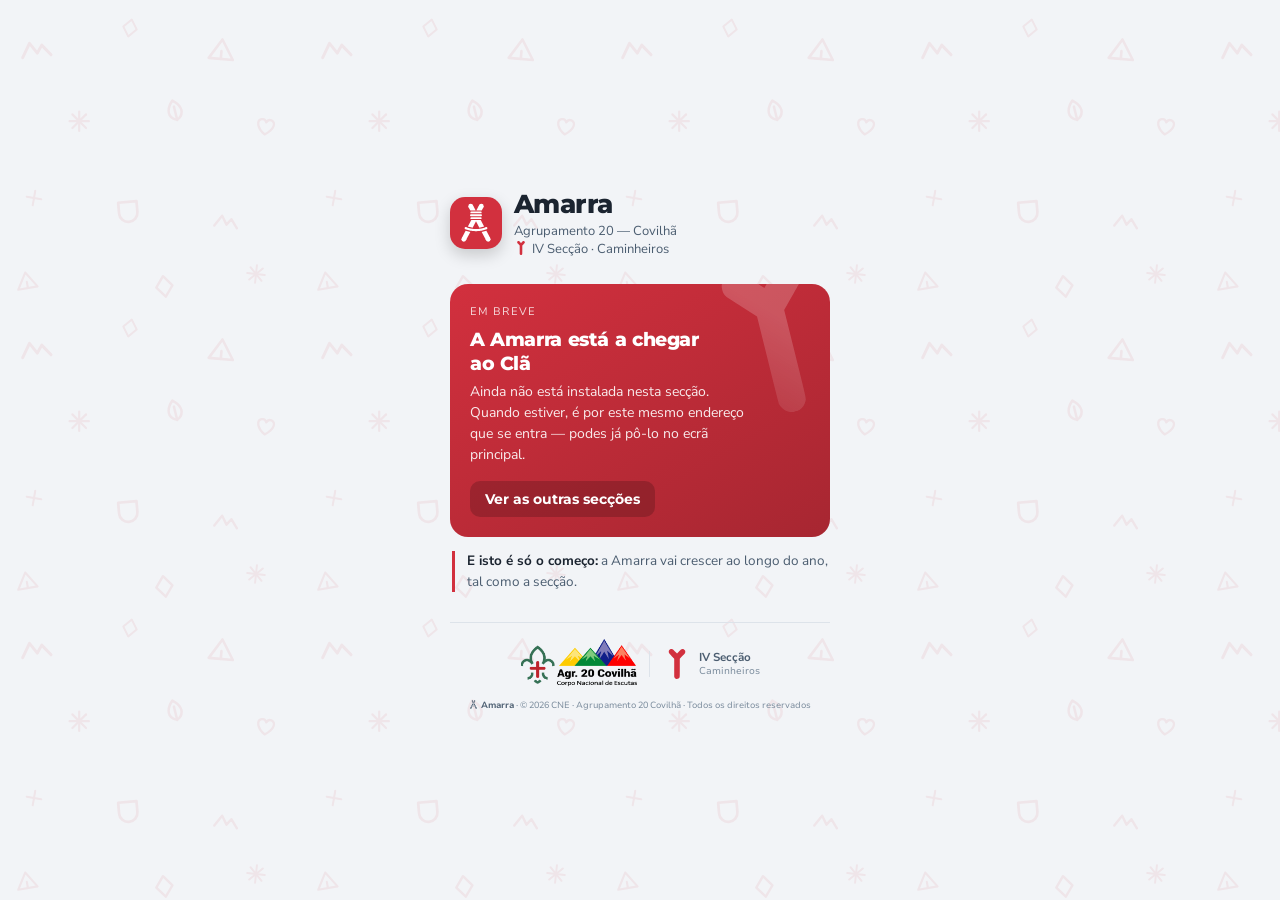
==== caminheiros/index.html @ 000daef3 "Atalhos da Amarra" ====
<!doctype html><html lang="pt-PT"><head><meta charset="utf-8">
<meta name="viewport" content="width=device-width,initial-scale=1,viewport-fit=cover"><meta name="robots" content="noindex">
<title>Amarra | Clã AG20 Covilhã</title>
<link rel="icon" type="image/png" href="icone.png"><link rel="apple-touch-icon" sizes="180x180" href="https://ag20covilha.github.io/caminheiros/amarra-180-v3.png"><link rel="apple-touch-icon-precomposed" sizes="180x180" href="https://ag20covilha.github.io/caminheiros/amarra-180-v3.png">
<meta name="theme-color" content="#D2303E"><meta name="apple-mobile-web-app-title" content="Amarra">
<link rel="preconnect" href="https://fonts.googleapis.com"><link rel="preconnect" href="https://fonts.gstatic.com" crossorigin>
<link rel="stylesheet" href="https://fonts.googleapis.com/css2?family=Montserrat:wght@600;700;800&family=Nunito+Sans:wght@400;600;700&display=swap">
<style>
:root{--sec:#D2303E;--tinta:#ffffff;--esc:#8b2029;--fundo:#f2f4f7;--texto:#1b2430;--suave:#4b5d70;--tenue:#7a8b9c;--linha:#dde3ea}
@media (prefers-color-scheme:dark){:root{--fundo:#0e1822;--texto:#e8eef3;--suave:#b3c2cf;--tenue:#7f93a5;--linha:#243444}}
*{box-sizing:border-box}html,body{margin:0}
body{min-height:100vh;background:var(--fundo);color:var(--texto);font:15px/1.5 "Nunito Sans",-apple-system,BlinkMacSystemFont,sans-serif;
  display:grid;place-items:center;padding:calc(26px + env(safe-area-inset-top,0px)) 20px 26px;position:relative;overflow-x:hidden}
.padrao{position:fixed;inset:0;width:100%;height:100%;opacity:.07;color:var(--sec);pointer-events:none;z-index:0}
main{width:100%;max-width:380px;position:relative;z-index:1}
.logo{display:flex;align-items:center;gap:12px;margin-bottom:26px}
.disco{width:52px;height:52px;border-radius:15px;background:var(--sec);color:var(--tinta);display:grid;place-items:center;flex:none;
  box-shadow:0 6px 16px rgba(0,0,0,.18)}
.disco svg{width:40px;height:40px}
h1{margin:0;font:800 26px Montserrat,sans-serif;letter-spacing:-.02em}
.logo p{margin:2px 0 0;font-size:13px;color:var(--suave);line-height:1.4}
.logo .sim{display:inline-flex;width:14px;height:14px;vertical-align:-2px;margin-right:4px;color:var(--sec)}
.logo .sim svg{width:100%;height:100%}
.hero{background:linear-gradient(150deg,var(--sec) 0%,var(--esc) 165%);color:var(--tinta);border-radius:18px;padding:20px;position:relative;overflow:hidden}
.hero .s{position:absolute;right:-22px;top:-20px;width:150px;height:150px;transform:rotate(-14deg);opacity:.2;color:var(--tinta);
  -webkit-mask-image:linear-gradient(225deg,#000 40%,rgba(0,0,0,.2) 100%);mask-image:linear-gradient(225deg,#000 40%,rgba(0,0,0,.2) 100%)}
.hero .s svg{width:100%;height:100%;display:block}
.hero>:not(.s){position:relative}
.et{font-size:11px;letter-spacing:.1em;text-transform:uppercase;opacity:.82}
.hero h2{margin:7px 0 6px;font:800 19px/1.25 Montserrat,sans-serif;letter-spacing:-.02em;max-width:250px}
.hero p{margin:0;font-size:14px;opacity:.9;max-width:290px}
.btn{display:inline-block;margin-top:16px;padding:10px 15px;border-radius:10px;background:rgba(0,0,0,.18);color:var(--tinta);
  text-decoration:none;font:700 13.5px Montserrat,sans-serif}
.cresce{margin:14px 2px 0;font-size:13.5px;line-height:1.5;color:var(--suave);padding-left:12px;border-left:3px solid var(--sec)}
.cresce b{color:var(--texto)}
.porque{margin-top:14px;background:color-mix(in srgb,var(--sec) 9%,var(--fundo));border:1px solid color-mix(in srgb,var(--sec) 25%,transparent);border-radius:16px;padding:16px 18px}
.porque .et2{font:800 13px Montserrat,sans-serif;letter-spacing:.02em;color:color-mix(in srgb,var(--sec) 70%,var(--texto));margin-bottom:6px}
.porque p{margin:0;font-size:13.5px;line-height:1.5;color:var(--suave)}
.rod{display:flex;align-items:center;justify-content:center;gap:12px;margin-top:30px;padding-top:16px;border-top:1px solid var(--linha);flex-wrap:wrap}
.rod .ag{width:116px}.rod .ag img{width:100%;display:block}
.rod .ag img.esc{display:none}@media (prefers-color-scheme:dark){.rod .ag img.cla{display:none}.rod .ag img.esc{display:block}}
.rod .tr{width:1px;height:26px;background:var(--linha)}
.rod .sec{display:flex;align-items:center;gap:7px}.rod .sec .si{width:30px;height:30px;color:var(--sec)}.rod .sec .si svg{width:100%;height:100%}
.rod .sec span{display:flex;flex-direction:column;font-size:10px;line-height:1.25;color:var(--tenue)}
.rod .sec b{font-size:11.5px;color:var(--suave)}
.copy{margin:10px auto 0;text-align:center;font-size:clamp(6.8px,2.3vw,9px);color:var(--tenue);white-space:nowrap}
.copy i{display:inline-block;width:9px;height:9px;vertical-align:-1px;margin-right:3px;color:var(--suave)}.copy i svg{width:100%;height:100%;display:block}
.copy b{color:var(--suave)}
</style></head><body>
<svg class="padrao" aria-hidden="true" aria-hidden="true" focusable="false">
  <defs><pattern id="padCNE" width="300" height="300" patternUnits="userSpaceOnUse">
    <g fill="none" stroke="currentColor" stroke-width="2" stroke-linecap="round" stroke-linejoin="round"><g transform="translate(18,30) rotate(-6 18 18) scale(1.5)"><path d="M2.5 17.5 L8 8.5 L12.5 15.5 L16 10.5 L21.5 17.5"/></g><g transform="translate(118,16) rotate(12 12 12) scale(1)"><path d="M12 3.4 L18.8 12 L12 20.6 L5.2 12 Z"/></g><g transform="translate(206,34) rotate(5 15.6 15.6) scale(1.3)"><path d="M12 4.2 L21.3 19.2 H2.7 Z"/><path d="M12 13.2 V19.2"/></g><g transform="translate(66,108) rotate(0 13.2 13.2) scale(1.1)"><path d="M12 3.2 V20.8"/><path d="M3.2 12 H20.8"/><path d="M5.8 5.8 L18.2 18.2"/><path d="M18.2 5.8 L5.8 18.2"/></g><g transform="translate(160,96) rotate(-14 15 15) scale(1.25)"><path d="M12 3.4 C17.2 8 18.8 13.2 15.2 17.2 C13.1 19.5 10.9 19.5 8.8 17.2 C5.2 13.2 6.8 8 12 3.4 Z"/><path d="M12 8.4 V19.4"/></g><g transform="translate(252,112) rotate(8 13.8 13.8) scale(1.15)"><path d="M12 19.6 C3.8 14 3.8 8.2 7.6 6.8 C10.1 5.9 11.4 7.5 12 9 C12.6 7.5 13.9 5.9 16.4 6.8 C20.2 8.2 20.2 14 12 19.6 Z"/></g><g transform="translate(22,186) rotate(10 12 12) scale(1)"><path d="M12 4.6 V19.4"/><path d="M4.6 12 H19.4"/></g><g transform="translate(112,196) rotate(-5 16.2 16.2) scale(1.35)"><path d="M5.2 4.4 H18.8 V12.4 A6.8 6.8 0 0 1 12 19.2 A6.8 6.8 0 0 1 5.2 12.4 Z"/></g><g transform="translate(212,206) rotate(7 14.4 14.4) scale(1.2)"><path d="M2.5 17.5 L8 8.5 L12.5 15.5 L16 10.5 L21.5 17.5"/></g><g transform="translate(14,268) rotate(-10 12.6 12.6) scale(1.05)"><path d="M12 4.2 L21.3 19.2 H2.7 Z"/><path d="M12 13.2 V19.2"/></g><g transform="translate(150,272) rotate(-8 14.4 14.4) scale(1.2)"><path d="M12 3.4 L18.8 12 L12 20.6 L5.2 12 Z"/></g><g transform="translate(244,262) rotate(6 12 12) scale(1)"><path d="M12 3.2 V20.8"/><path d="M3.2 12 H20.8"/><path d="M5.8 5.8 L18.2 18.2"/><path d="M18.2 5.8 L5.8 18.2"/></g></g>
  </pattern></defs>
  <rect width="100%" height="100%" fill="url(#padCNE)"/>
</svg>
<main>
  <div class="logo"><span class="disco"><svg viewBox="0 0 24 24" aria-hidden="true" fill="currentColor"><path d="M5.947 22.418L8.603 17.389L5.764 16.665L3.428 21.082Z"/><path d="M9.975 14.794L12.401 10.2L9.176 10.2L7.133 14.07Z"/><path d="M15.413 4.5L16.447 2.542L13.928 1.208L12.188 4.5Z"/><circle cx="4.688" cy="21.75" r="1.425"/><circle cx="15.188" cy="1.875" r="1.425"/><path d="M20.572 21.082L18.236 16.661L15.398 17.389L18.053 22.418Z"/><path d="M16.867 14.07L14.824 10.2L11.599 10.2L14.029 14.797Z"/><path d="M11.813 4.5L10.072 1.208L7.553 2.542L8.587 4.5Z"/><circle cx="19.313" cy="21.75" r="1.425"/><circle cx="8.813" cy="1.875" r="1.425"/><rect x="8.606" y="5.044" width="6.788" height="1.163" rx="0.581"/><rect x="8.419" y="6.769" width="7.163" height="1.163" rx="0.581"/><rect x="8.606" y="8.494" width="6.788" height="1.163" rx="0.581"/><path d="M5.584 15.671L6.116 15.866L6.649 16.043L7.185 16.204L7.717 16.35L8.254 16.477L8.786 16.586L9.322 16.68L9.859 16.759L10.391 16.819L10.928 16.86L11.464 16.886L12 16.894L12.536 16.886L13.072 16.86L13.609 16.819L14.141 16.759L14.678 16.68L15.214 16.586L15.746 16.477L16.282 16.35L16.815 16.204L17.351 16.043L17.884 15.866L18.416 15.671L17.959 14.479L17.46 14.663L16.961 14.828L16.466 14.977L15.967 15.112L15.473 15.232L14.974 15.334L14.479 15.42L13.984 15.491L13.485 15.547L12.99 15.589L12.495 15.611L12 15.619L11.505 15.611L11.01 15.589L10.515 15.547L10.016 15.491L9.521 15.42L9.026 15.334L8.527 15.232L8.033 15.112L7.534 14.977L7.039 14.828L6.54 14.663L6.041 14.479Z"/><circle cx="5.813" cy="15.075" r="0.637"/><circle cx="18.188" cy="15.075" r="0.637"/></svg></span><div><h1>Amarra</h1>
    <p>Agrupamento 20 — Covilhã<br><span class="sim"><svg viewBox="0 0 24 24" aria-hidden="true"><path fill="currentColor" d="M11.53 23.96C10.92 23.84 10.28 23.32 10.0 22.73C9.91 22.56 9.83 22.32 9.8 22.19C9.78 22.04 9.76 19.78 9.77 14.85L9.77 7.73L7.82 5.7C6.75 4.58 5.82 3.57 5.74 3.45C5.51 3.11 5.4 2.71 5.4 2.26C5.4 2.03 5.42 1.79 5.46 1.66C5.67 0.87 6.33 0.24 7.14 0.05C7.48 -0.03 8.01 -0.0 8.34 0.11C8.88 0.3 8.91 0.32 11.46 2.99L12.02 3.58L13.4 2.13C14.15 1.34 14.85 0.62 14.96 0.53C15.33 0.22 15.91 0.0 16.4 0.0C17.23 0.0 18.04 0.51 18.4 1.27C18.49 1.44 18.57 1.68 18.59 1.8C18.69 2.33 18.6 2.9 18.35 3.35C18.21 3.6 18.13 3.69 15.66 6.28L14.24 7.77L14.24 14.94C14.23 22.81 14.25 22.27 14.01 22.76C13.76 23.27 13.29 23.68 12.74 23.88C12.43 23.99 11.87 24.03 11.53 23.96Z"/></svg></span>IV Secção · Caminheiros</p></div></div>
  <section class="hero"><span class="s" aria-hidden="true"><svg viewBox="0 0 24 24" aria-hidden="true"><path fill="currentColor" d="M11.53 23.96C10.92 23.84 10.28 23.32 10.0 22.73C9.91 22.56 9.83 22.32 9.8 22.19C9.78 22.04 9.76 19.78 9.77 14.85L9.77 7.73L7.82 5.7C6.75 4.58 5.82 3.57 5.74 3.45C5.51 3.11 5.4 2.71 5.4 2.26C5.4 2.03 5.42 1.79 5.46 1.66C5.67 0.87 6.33 0.24 7.14 0.05C7.48 -0.03 8.01 -0.0 8.34 0.11C8.88 0.3 8.91 0.32 11.46 2.99L12.02 3.58L13.4 2.13C14.15 1.34 14.85 0.62 14.96 0.53C15.33 0.22 15.91 0.0 16.4 0.0C17.23 0.0 18.04 0.51 18.4 1.27C18.49 1.44 18.57 1.68 18.59 1.8C18.69 2.33 18.6 2.9 18.35 3.35C18.21 3.6 18.13 3.69 15.66 6.28L14.24 7.77L14.24 14.94C14.23 22.81 14.25 22.27 14.01 22.76C13.76 23.27 13.29 23.68 12.74 23.88C12.43 23.99 11.87 24.03 11.53 23.96Z"/></svg></span>
    <div class="et">Em breve</div><h2>A Amarra está a chegar ao Clã</h2>
    <p>Ainda não está instalada nesta secção. Quando estiver, é por este mesmo endereço que se entra — podes já pô-lo no ecrã principal.</p>
    <a class="btn" href="../">Ver as outras secções</a></section>
  <p class="cresce"><b>E isto é só o começo:</b> a Amarra vai crescer ao longo do ano, tal como a secção.</p>
  
  <div class="rod">
    <span class="ag"><img class="cla" src="[data-uri]" alt="Agrupamento 20 — Covilhã · Corpo Nacional de Escutas"><img class="esc" src="[data-uri]" alt=""></span><span class="tr"></span>
    <span class="sec"><span class="si"><svg viewBox="0 0 24 24" aria-hidden="true"><path fill="currentColor" d="M11.53 23.96C10.92 23.84 10.28 23.32 10.0 22.73C9.91 22.56 9.83 22.32 9.8 22.19C9.78 22.04 9.76 19.78 9.77 14.85L9.77 7.73L7.82 5.7C6.75 4.58 5.82 3.57 5.74 3.45C5.51 3.11 5.4 2.71 5.4 2.26C5.4 2.03 5.42 1.79 5.46 1.66C5.67 0.87 6.33 0.24 7.14 0.05C7.48 -0.03 8.01 -0.0 8.34 0.11C8.88 0.3 8.91 0.32 11.46 2.99L12.02 3.58L13.4 2.13C14.15 1.34 14.85 0.62 14.96 0.53C15.33 0.22 15.91 0.0 16.4 0.0C17.23 0.0 18.04 0.51 18.4 1.27C18.49 1.44 18.57 1.68 18.59 1.8C18.69 2.33 18.6 2.9 18.35 3.35C18.21 3.6 18.13 3.69 15.66 6.28L14.24 7.77L14.24 14.94C14.23 22.81 14.25 22.27 14.01 22.76C13.76 23.27 13.29 23.68 12.74 23.88C12.43 23.99 11.87 24.03 11.53 23.96Z"/></svg></span><span><b>IV Secção</b>Caminheiros</span></span></div>
  <p class="copy"><i><svg viewBox="0 0 24 24" aria-hidden="true" fill="currentColor"><path d="M5.947 22.418L8.603 17.389L5.764 16.665L3.428 21.082Z"/><path d="M9.975 14.794L12.401 10.2L9.176 10.2L7.133 14.07Z"/><path d="M15.413 4.5L16.447 2.542L13.928 1.208L12.188 4.5Z"/><circle cx="4.688" cy="21.75" r="1.425"/><circle cx="15.188" cy="1.875" r="1.425"/><path d="M20.572 21.082L18.236 16.661L15.398 17.389L18.053 22.418Z"/><path d="M16.867 14.07L14.824 10.2L11.599 10.2L14.029 14.797Z"/><path d="M11.813 4.5L10.072 1.208L7.553 2.542L8.587 4.5Z"/><circle cx="19.313" cy="21.75" r="1.425"/><circle cx="8.813" cy="1.875" r="1.425"/><rect x="8.606" y="5.044" width="6.788" height="1.163" rx="0.581"/><rect x="8.419" y="6.769" width="7.163" height="1.163" rx="0.581"/><rect x="8.606" y="8.494" width="6.788" height="1.163" rx="0.581"/><path d="M5.584 15.671L6.116 15.866L6.649 16.043L7.185 16.204L7.717 16.35L8.254 16.477L8.786 16.586L9.322 16.68L9.859 16.759L10.391 16.819L10.928 16.86L11.464 16.886L12 16.894L12.536 16.886L13.072 16.86L13.609 16.819L14.141 16.759L14.678 16.68L15.214 16.586L15.746 16.477L16.282 16.35L16.815 16.204L17.351 16.043L17.884 15.866L18.416 15.671L17.959 14.479L17.46 14.663L16.961 14.828L16.466 14.977L15.967 15.112L15.473 15.232L14.974 15.334L14.479 15.42L13.984 15.491L13.485 15.547L12.99 15.589L12.495 15.611L12 15.619L11.505 15.611L11.01 15.589L10.515 15.547L10.016 15.491L9.521 15.42L9.026 15.334L8.527 15.232L8.033 15.112L7.534 14.977L7.039 14.828L6.54 14.663L6.041 14.479Z"/><circle cx="5.813" cy="15.075" r="0.637"/><circle cx="18.188" cy="15.075" r="0.637"/></svg></i><b>Amarra</b> · © 2026 CNE · Agrupamento 20 Covilhã · Todos os direitos reservados</p>
</main></body></html>
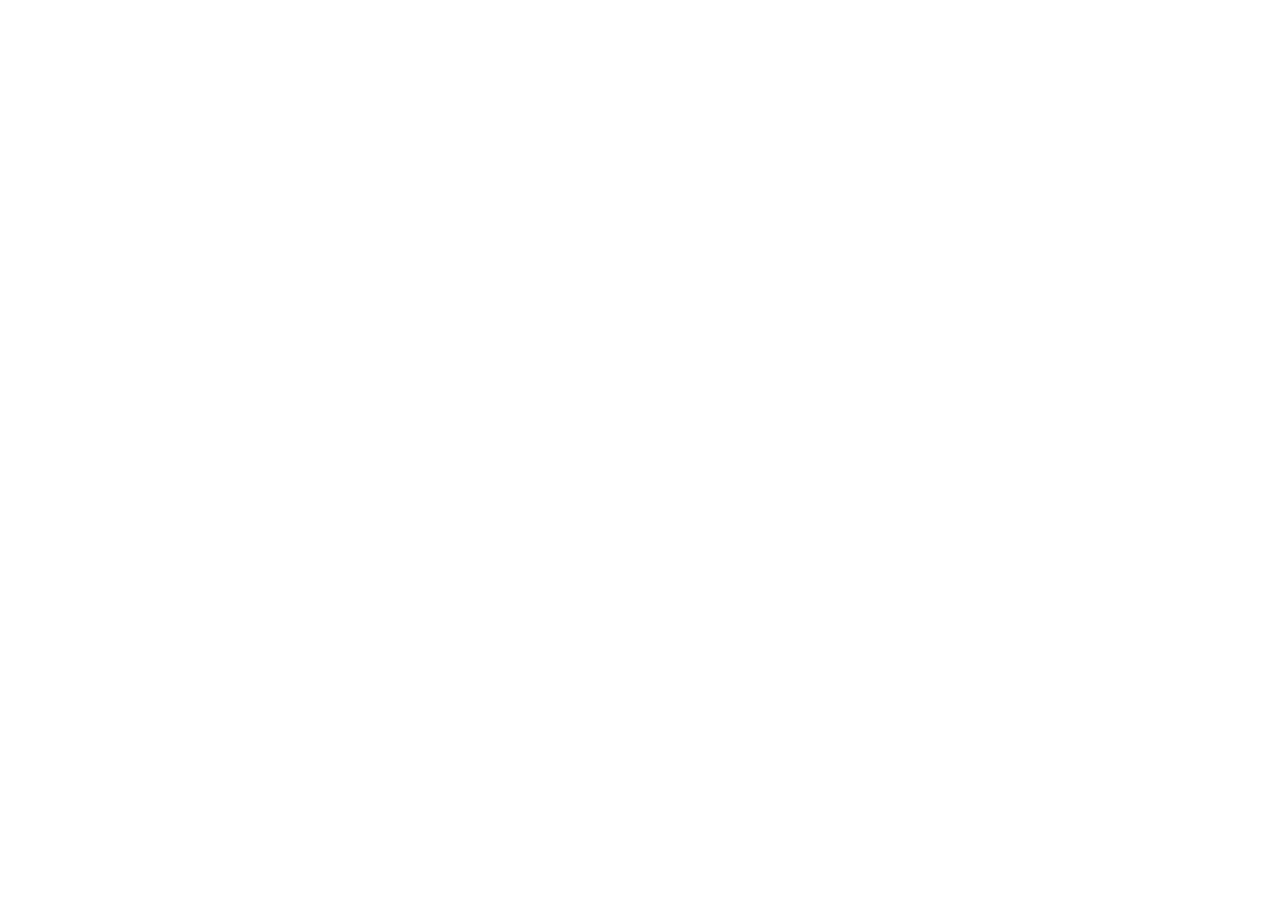
==== commit 0b62ee7b: "Amarra · redirecionamentos para ag20covilha.github.io/amarra · 2026-10-14" ====
--- a/caminheiros/index.html
+++ b/caminheiros/index.html
@@ -1,69 +1 @@
-<!doctype html><html lang="pt-PT"><head><meta charset="utf-8">
-<meta name="viewport" content="width=device-width,initial-scale=1,viewport-fit=cover"><meta name="robots" content="noindex">
-<title>Amarra | Clã AG20 Covilhã</title>
-<link rel="icon" type="image/png" href="icone.png"><link rel="apple-touch-icon" sizes="180x180" href="https://ag20covilha.github.io/caminheiros/amarra-180-v3.png"><link rel="apple-touch-icon-precomposed" sizes="180x180" href="https://ag20covilha.github.io/caminheiros/amarra-180-v3.png">
-<meta name="theme-color" content="#D2303E"><meta name="apple-mobile-web-app-title" content="Amarra">
-<link rel="preconnect" href="https://fonts.googleapis.com"><link rel="preconnect" href="https://fonts.gstatic.com" crossorigin>
-<link rel="stylesheet" href="https://fonts.googleapis.com/css2?family=Montserrat:wght@600;700;800&family=Nunito+Sans:wght@400;600;700&display=swap">
-<style>
-:root{--sec:#D2303E;--tinta:#ffffff;--esc:#8b2029;--fundo:#f2f4f7;--texto:#1b2430;--suave:#4b5d70;--tenue:#7a8b9c;--linha:#dde3ea}
-@media (prefers-color-scheme:dark){:root{--fundo:#0e1822;--texto:#e8eef3;--suave:#b3c2cf;--tenue:#7f93a5;--linha:#243444}}
-*{box-sizing:border-box}html,body{margin:0}
-body{min-height:100vh;background:var(--fundo);color:var(--texto);font:15px/1.5 "Nunito Sans",-apple-system,BlinkMacSystemFont,sans-serif;
-  display:grid;place-items:center;padding:calc(26px + env(safe-area-inset-top,0px)) 20px 26px;position:relative;overflow-x:hidden}
-.padrao{position:fixed;inset:0;width:100%;height:100%;opacity:.07;color:var(--sec);pointer-events:none;z-index:0}
-main{width:100%;max-width:380px;position:relative;z-index:1}
-.logo{display:flex;align-items:center;gap:12px;margin-bottom:26px}
-.disco{width:52px;height:52px;border-radius:15px;background:var(--sec);color:var(--tinta);display:grid;place-items:center;flex:none;
-  box-shadow:0 6px 16px rgba(0,0,0,.18)}
-.disco svg{width:40px;height:40px}
-h1{margin:0;font:800 26px Montserrat,sans-serif;letter-spacing:-.02em}
-.logo p{margin:2px 0 0;font-size:13px;color:var(--suave);line-height:1.4}
-.logo .sim{display:inline-flex;width:14px;height:14px;vertical-align:-2px;margin-right:4px;color:var(--sec)}
-.logo .sim svg{width:100%;height:100%}
-.hero{background:linear-gradient(150deg,var(--sec) 0%,var(--esc) 165%);color:var(--tinta);border-radius:18px;padding:20px;position:relative;overflow:hidden}
-.hero .s{position:absolute;right:-22px;top:-20px;width:150px;height:150px;transform:rotate(-14deg);opacity:.2;color:var(--tinta);
-  -webkit-mask-image:linear-gradient(225deg,#000 40%,rgba(0,0,0,.2) 100%);mask-image:linear-gradient(225deg,#000 40%,rgba(0,0,0,.2) 100%)}
-.hero .s svg{width:100%;height:100%;display:block}
-.hero>:not(.s){position:relative}
-.et{font-size:11px;letter-spacing:.1em;text-transform:uppercase;opacity:.82}
-.hero h2{margin:7px 0 6px;font:800 19px/1.25 Montserrat,sans-serif;letter-spacing:-.02em;max-width:250px}
-.hero p{margin:0;font-size:14px;opacity:.9;max-width:290px}
-.btn{display:inline-block;margin-top:16px;padding:10px 15px;border-radius:10px;background:rgba(0,0,0,.18);color:var(--tinta);
-  text-decoration:none;font:700 13.5px Montserrat,sans-serif}
-.cresce{margin:14px 2px 0;font-size:13.5px;line-height:1.5;color:var(--suave);padding-left:12px;border-left:3px solid var(--sec)}
-.cresce b{color:var(--texto)}
-.porque{margin-top:14px;background:color-mix(in srgb,var(--sec) 9%,var(--fundo));border:1px solid color-mix(in srgb,var(--sec) 25%,transparent);border-radius:16px;padding:16px 18px}
-.porque .et2{font:800 13px Montserrat,sans-serif;letter-spacing:.02em;color:color-mix(in srgb,var(--sec) 70%,var(--texto));margin-bottom:6px}
-.porque p{margin:0;font-size:13.5px;line-height:1.5;color:var(--suave)}
-.rod{display:flex;align-items:center;justify-content:center;gap:12px;margin-top:30px;padding-top:16px;border-top:1px solid var(--linha);flex-wrap:wrap}
-.rod .ag{width:116px}.rod .ag img{width:100%;display:block}
-.rod .ag img.esc{display:none}@media (prefers-color-scheme:dark){.rod .ag img.cla{display:none}.rod .ag img.esc{display:block}}
-.rod .tr{width:1px;height:26px;background:var(--linha)}
-.rod .sec{display:flex;align-items:center;gap:7px}.rod .sec .si{width:30px;height:30px;color:var(--sec)}.rod .sec .si svg{width:100%;height:100%}
-.rod .sec span{display:flex;flex-direction:column;font-size:10px;line-height:1.25;color:var(--tenue)}
-.rod .sec b{font-size:11.5px;color:var(--suave)}
-.copy{margin:10px auto 0;text-align:center;font-size:clamp(6.8px,2.3vw,9px);color:var(--tenue);white-space:nowrap}
-.copy i{display:inline-block;width:9px;height:9px;vertical-align:-1px;margin-right:3px;color:var(--suave)}.copy i svg{width:100%;height:100%;display:block}
-.copy b{color:var(--suave)}
-</style></head><body>
-<svg class="padrao" aria-hidden="true" aria-hidden="true" focusable="false">
-  <defs><pattern id="padCNE" width="300" height="300" patternUnits="userSpaceOnUse">
-    <g fill="none" stroke="currentColor" stroke-width="2" stroke-linecap="round" stroke-linejoin="round"><g transform="translate(18,30) rotate(-6 18 18) scale(1.5)"><path d="M2.5 17.5 L8 8.5 L12.5 15.5 L16 10.5 L21.5 17.5"/></g><g transform="translate(118,16) rotate(12 12 12) scale(1)"><path d="M12 3.4 L18.8 12 L12 20.6 L5.2 12 Z"/></g><g transform="translate(206,34) rotate(5 15.6 15.6) scale(1.3)"><path d="M12 4.2 L21.3 19.2 H2.7 Z"/><path d="M12 13.2 V19.2"/></g><g transform="translate(66,108) rotate(0 13.2 13.2) scale(1.1)"><path d="M12 3.2 V20.8"/><path d="M3.2 12 H20.8"/><path d="M5.8 5.8 L18.2 18.2"/><path d="M18.2 5.8 L5.8 18.2"/></g><g transform="translate(160,96) rotate(-14 15 15) scale(1.25)"><path d="M12 3.4 C17.2 8 18.8 13.2 15.2 17.2 C13.1 19.5 10.9 19.5 8.8 17.2 C5.2 13.2 6.8 8 12 3.4 Z"/><path d="M12 8.4 V19.4"/></g><g transform="translate(252,112) rotate(8 13.8 13.8) scale(1.15)"><path d="M12 19.6 C3.8 14 3.8 8.2 7.6 6.8 C10.1 5.9 11.4 7.5 12 9 C12.6 7.5 13.9 5.9 16.4 6.8 C20.2 8.2 20.2 14 12 19.6 Z"/></g><g transform="translate(22,186) rotate(10 12 12) scale(1)"><path d="M12 4.6 V19.4"/><path d="M4.6 12 H19.4"/></g><g transform="translate(112,196) rotate(-5 16.2 16.2) scale(1.35)"><path d="M5.2 4.4 H18.8 V12.4 A6.8 6.8 0 0 1 12 19.2 A6.8 6.8 0 0 1 5.2 12.4 Z"/></g><g transform="translate(212,206) rotate(7 14.4 14.4) scale(1.2)"><path d="M2.5 17.5 L8 8.5 L12.5 15.5 L16 10.5 L21.5 17.5"/></g><g transform="translate(14,268) rotate(-10 12.6 12.6) scale(1.05)"><path d="M12 4.2 L21.3 19.2 H2.7 Z"/><path d="M12 13.2 V19.2"/></g><g transform="translate(150,272) rotate(-8 14.4 14.4) scale(1.2)"><path d="M12 3.4 L18.8 12 L12 20.6 L5.2 12 Z"/></g><g transform="translate(244,262) rotate(6 12 12) scale(1)"><path d="M12 3.2 V20.8"/><path d="M3.2 12 H20.8"/><path d="M5.8 5.8 L18.2 18.2"/><path d="M18.2 5.8 L5.8 18.2"/></g></g>
-  </pattern></defs>
-  <rect width="100%" height="100%" fill="url(#padCNE)"/>
-</svg>
-<main>
-  <div class="logo"><span class="disco"><svg viewBox="0 0 24 24" aria-hidden="true" fill="currentColor"><path d="M5.947 22.418L8.603 17.389L5.764 16.665L3.428 21.082Z"/><path d="M9.975 14.794L12.401 10.2L9.176 10.2L7.133 14.07Z"/><path d="M15.413 4.5L16.447 2.542L13.928 1.208L12.188 4.5Z"/><circle cx="4.688" cy="21.75" r="1.425"/><circle cx="15.188" cy="1.875" r="1.425"/><path d="M20.572 21.082L18.236 16.661L15.398 17.389L18.053 22.418Z"/><path d="M16.867 14.07L14.824 10.2L11.599 10.2L14.029 14.797Z"/><path d="M11.813 4.5L10.072 1.208L7.553 2.542L8.587 4.5Z"/><circle cx="19.313" cy="21.75" r="1.425"/><circle cx="8.813" cy="1.875" r="1.425"/><rect x="8.606" y="5.044" width="6.788" height="1.163" rx="0.581"/><rect x="8.419" y="6.769" width="7.163" height="1.163" rx="0.581"/><rect x="8.606" y="8.494" width="6.788" height="1.163" rx="0.581"/><path d="M5.584 15.671L6.116 15.866L6.649 16.043L7.185 16.204L7.717 16.35L8.254 16.477L8.786 16.586L9.322 16.68L9.859 16.759L10.391 16.819L10.928 16.86L11.464 16.886L12 16.894L12.536 16.886L13.072 16.86L13.609 16.819L14.141 16.759L14.678 16.68L15.214 16.586L15.746 16.477L16.282 16.35L16.815 16.204L17.351 16.043L17.884 15.866L18.416 15.671L17.959 14.479L17.46 14.663L16.961 14.828L16.466 14.977L15.967 15.112L15.473 15.232L14.974 15.334L14.479 15.42L13.984 15.491L13.485 15.547L12.99 15.589L12.495 15.611L12 15.619L11.505 15.611L11.01 15.589L10.515 15.547L10.016 15.491L9.521 15.42L9.026 15.334L8.527 15.232L8.033 15.112L7.534 14.977L7.039 14.828L6.54 14.663L6.041 14.479Z"/><circle cx="5.813" cy="15.075" r="0.637"/><circle cx="18.188" cy="15.075" r="0.637"/></svg></span><div><h1>Amarra</h1>
-    <p>Agrupamento 20 — Covilhã<br><span class="sim"><svg viewBox="0 0 24 24" aria-hidden="true"><path fill="currentColor" d="M11.53 23.96C10.92 23.84 10.28 23.32 10.0 22.73C9.91 22.56 9.83 22.32 9.8 22.19C9.78 22.04 9.76 19.78 9.77 14.85L9.77 7.73L7.82 5.7C6.75 4.58 5.82 3.57 5.74 3.45C5.51 3.11 5.4 2.71 5.4 2.26C5.4 2.03 5.42 1.79 5.46 1.66C5.67 0.87 6.33 0.24 7.14 0.05C7.48 -0.03 8.01 -0.0 8.34 0.11C8.88 0.3 8.91 0.32 11.46 2.99L12.02 3.58L13.4 2.13C14.15 1.34 14.85 0.62 14.96 0.53C15.33 0.22 15.91 0.0 16.4 0.0C17.23 0.0 18.04 0.51 18.4 1.27C18.49 1.44 18.57 1.68 18.59 1.8C18.69 2.33 18.6 2.9 18.35 3.35C18.21 3.6 18.13 3.69 15.66 6.28L14.24 7.77L14.24 14.94C14.23 22.81 14.25 22.27 14.01 22.76C13.76 23.27 13.29 23.68 12.74 23.88C12.43 23.99 11.87 24.03 11.53 23.96Z"/></svg></span>IV Secção · Caminheiros</p></div></div>
-  <section class="hero"><span class="s" aria-hidden="true"><svg viewBox="0 0 24 24" aria-hidden="true"><path fill="currentColor" d="M11.53 23.96C10.92 23.84 10.28 23.32 10.0 22.73C9.91 22.56 9.83 22.32 9.8 22.19C9.78 22.04 9.76 19.78 9.77 14.85L9.77 7.73L7.82 5.7C6.75 4.58 5.82 3.57 5.74 3.45C5.51 3.11 5.4 2.71 5.4 2.26C5.4 2.03 5.42 1.79 5.46 1.66C5.67 0.87 6.33 0.24 7.14 0.05C7.48 -0.03 8.01 -0.0 8.34 0.11C8.88 0.3 8.91 0.32 11.46 2.99L12.02 3.58L13.4 2.13C14.15 1.34 14.85 0.62 14.96 0.53C15.33 0.22 15.91 0.0 16.4 0.0C17.23 0.0 18.04 0.51 18.4 1.27C18.49 1.44 18.57 1.68 18.59 1.8C18.69 2.33 18.6 2.9 18.35 3.35C18.21 3.6 18.13 3.69 15.66 6.28L14.24 7.77L14.24 14.94C14.23 22.81 14.25 22.27 14.01 22.76C13.76 23.27 13.29 23.68 12.74 23.88C12.43 23.99 11.87 24.03 11.53 23.96Z"/></svg></span>
-    <div class="et">Em breve</div><h2>A Amarra está a chegar ao Clã</h2>
-    <p>Ainda não está instalada nesta secção. Quando estiver, é por este mesmo endereço que se entra — podes já pô-lo no ecrã principal.</p>
-    <a class="btn" href="../">Ver as outras secções</a></section>
-  <p class="cresce"><b>E isto é só o começo:</b> a Amarra vai crescer ao longo do ano, tal como a secção.</p>
-  
-  <div class="rod">
-    <span class="ag"><img class="cla" src="[data-uri]" alt="Agrupamento 20 — Covilhã · Corpo Nacional de Escutas"><img class="esc" src="[data-uri]" alt=""></span><span class="tr"></span>
-    <span class="sec"><span class="si"><svg viewBox="0 0 24 24" aria-hidden="true"><path fill="currentColor" d="M11.53 23.96C10.92 23.84 10.28 23.32 10.0 22.73C9.91 22.56 9.83 22.32 9.8 22.19C9.78 22.04 9.76 19.78 9.77 14.85L9.77 7.73L7.82 5.7C6.75 4.58 5.82 3.57 5.74 3.45C5.51 3.11 5.4 2.71 5.4 2.26C5.4 2.03 5.42 1.79 5.46 1.66C5.67 0.87 6.33 0.24 7.14 0.05C7.48 -0.03 8.01 -0.0 8.34 0.11C8.88 0.3 8.91 0.32 11.46 2.99L12.02 3.58L13.4 2.13C14.15 1.34 14.85 0.62 14.96 0.53C15.33 0.22 15.91 0.0 16.4 0.0C17.23 0.0 18.04 0.51 18.4 1.27C18.49 1.44 18.57 1.68 18.59 1.8C18.69 2.33 18.6 2.9 18.35 3.35C18.21 3.6 18.13 3.69 15.66 6.28L14.24 7.77L14.24 14.94C14.23 22.81 14.25 22.27 14.01 22.76C13.76 23.27 13.29 23.68 12.74 23.88C12.43 23.99 11.87 24.03 11.53 23.96Z"/></svg></span><span><b>IV Secção</b>Caminheiros</span></span></div>
-  <p class="copy"><i><svg viewBox="0 0 24 24" aria-hidden="true" fill="currentColor"><path d="M5.947 22.418L8.603 17.389L5.764 16.665L3.428 21.082Z"/><path d="M9.975 14.794L12.401 10.2L9.176 10.2L7.133 14.07Z"/><path d="M15.413 4.5L16.447 2.542L13.928 1.208L12.188 4.5Z"/><circle cx="4.688" cy="21.75" r="1.425"/><circle cx="15.188" cy="1.875" r="1.425"/><path d="M20.572 21.082L18.236 16.661L15.398 17.389L18.053 22.418Z"/><path d="M16.867 14.07L14.824 10.2L11.599 10.2L14.029 14.797Z"/><path d="M11.813 4.5L10.072 1.208L7.553 2.542L8.587 4.5Z"/><circle cx="19.313" cy="21.75" r="1.425"/><circle cx="8.813" cy="1.875" r="1.425"/><rect x="8.606" y="5.044" width="6.788" height="1.163" rx="0.581"/><rect x="8.419" y="6.769" width="7.163" height="1.163" rx="0.581"/><rect x="8.606" y="8.494" width="6.788" height="1.163" rx="0.581"/><path d="M5.584 15.671L6.116 15.866L6.649 16.043L7.185 16.204L7.717 16.35L8.254 16.477L8.786 16.586L9.322 16.68L9.859 16.759L10.391 16.819L10.928 16.86L11.464 16.886L12 16.894L12.536 16.886L13.072 16.86L13.609 16.819L14.141 16.759L14.678 16.68L15.214 16.586L15.746 16.477L16.282 16.35L16.815 16.204L17.351 16.043L17.884 15.866L18.416 15.671L17.959 14.479L17.46 14.663L16.961 14.828L16.466 14.977L15.967 15.112L15.473 15.232L14.974 15.334L14.479 15.42L13.984 15.491L13.485 15.547L12.99 15.589L12.495 15.611L12 15.619L11.505 15.611L11.01 15.589L10.515 15.547L10.016 15.491L9.521 15.42L9.026 15.334L8.527 15.232L8.033 15.112L7.534 14.977L7.039 14.828L6.54 14.663L6.041 14.479Z"/><circle cx="5.813" cy="15.075" r="0.637"/><circle cx="18.188" cy="15.075" r="0.637"/></svg></i><b>Amarra</b> · © 2026 CNE · Agrupamento 20 Covilhã · Todos os direitos reservados</p>
-</main></body></html>
+<!doctype html><html lang="pt-PT"><head><meta charset="utf-8"><meta name="robots" content="noindex"><title>Amarra</title><meta http-equiv="refresh" content="0; url=https://ag20covilha.github.io/amarra/caminheiros/"><link rel="canonical" href="https://ag20covilha.github.io/amarra/caminheiros/"><script>location.replace("https://ag20covilha.github.io/amarra/caminheiros/" + location.hash)</script></head><body style="font:16px -apple-system,sans-serif;padding:32px">A Amarra mudou de endereço: <a href="https://ag20covilha.github.io/amarra/caminheiros/">ag20covilha.github.io/amarra/caminheiros/</a></body></html>
